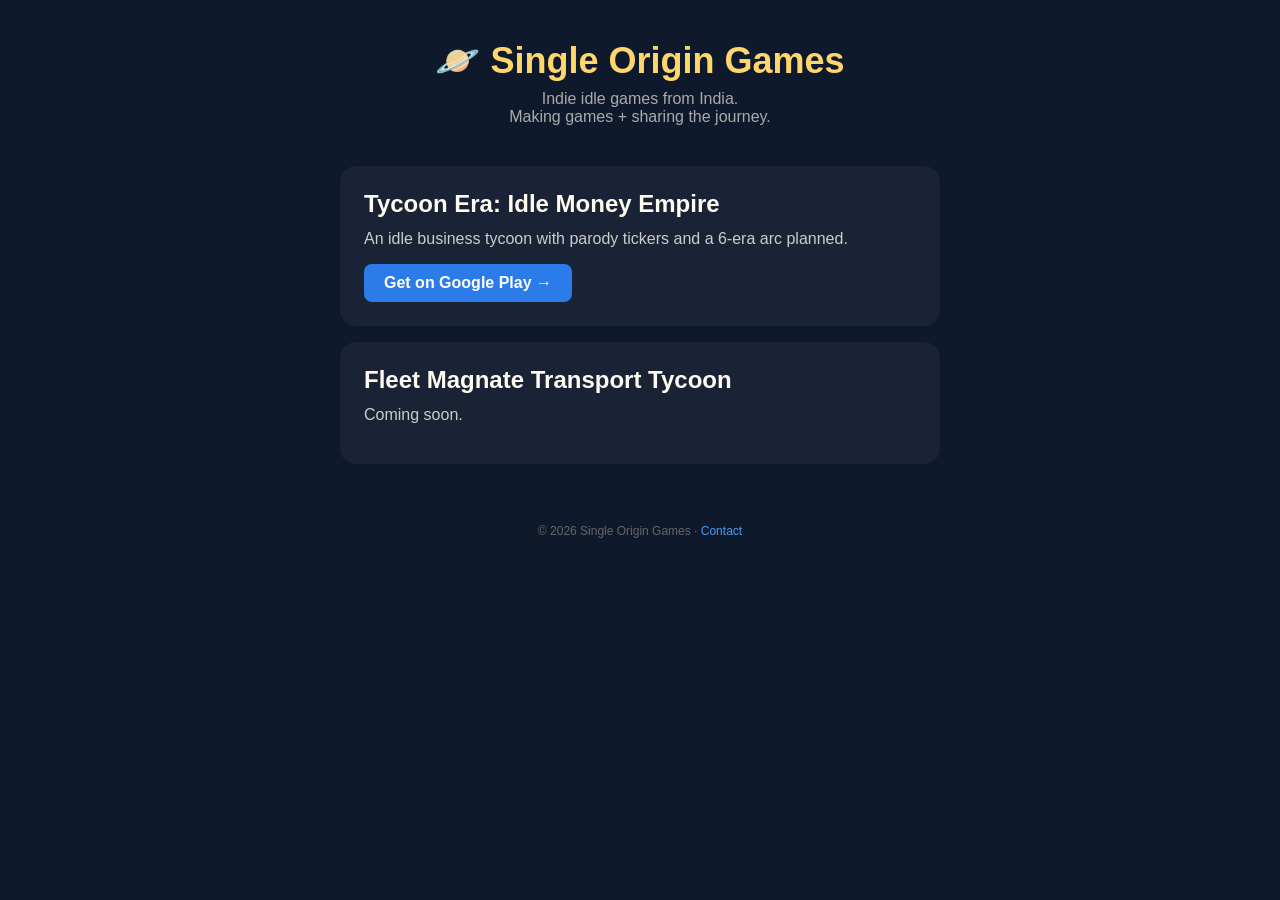
==== index.html @ d0b17683 "Add files via upload Added Website files" ====
<!DOCTYPE html>
<html lang="en">
<head>
<meta charset="UTF-8">
<meta name="viewport" content="width=device-width, initial-scale=1.0">
<title>Single Origin Games</title>
<style>
* { margin: 0; padding: 0; box-sizing: border-box; }
body {
  font-family: -apple-system, BlinkMacSystemFont, "Segoe UI", sans-serif;
  background: #0E1A2B;
  color: #FFFBF0;
  min-height: 100vh;
  padding: 40px 20px;
}
.container { max-width: 600px; margin: 0 auto; text-align: center; }
h1 { font-size: 36px; margin-bottom: 8px; color: #FFD66B; }
.tagline { color: #aaa; margin-bottom: 40px; font-size: 16px; }
.game {
  background: #1A2336;
  padding: 24px;
  border-radius: 16px;
  margin: 16px 0;
  text-align: left;
}
.game h2 { margin-bottom: 12px; color: #FFFBF0; }
.game p { color: #ccc; margin-bottom: 16px; }
.game a {
  display: inline-block;
  padding: 10px 20px;
  background: #2B7CE9;
  color: #fff;
  text-decoration: none;
  border-radius: 8px;
  font-weight: 600;
}
.game a:hover { background: #4A9CFA; }
.footer {
  color: #666;
  font-size: 12px;
  margin-top: 60px;
  text-align: center;
}
.footer a { color: #4A9CFA; text-decoration: none; }
</style>
</head>
<body>
<div class="container">
  <h1>🪐 Single Origin Games</h1>
  <p class="tagline">Indie idle games from India.<br>Making games + sharing the journey.</p>

  <div class="game">
    <h2>Tycoon Era: Idle Money Empire</h2>
    <p>An idle business tycoon with parody tickers and a 6-era arc planned.</p>
    <a href="https://play.google.com/store/apps/details?id=io.github.psinha1980.tycoon_era">Get on Google Play →</a>
  </div>

  <div class="game">
    <h2>Fleet Magnate Transport Tycoon</h2>
    <p>Coming soon.</p>
  </div>

  <p class="footer">
    © 2026 Single Origin Games · <a href="mailto:singleorigingames@gmail.com">Contact</a>
  </p>
</div>
</body>
</html>
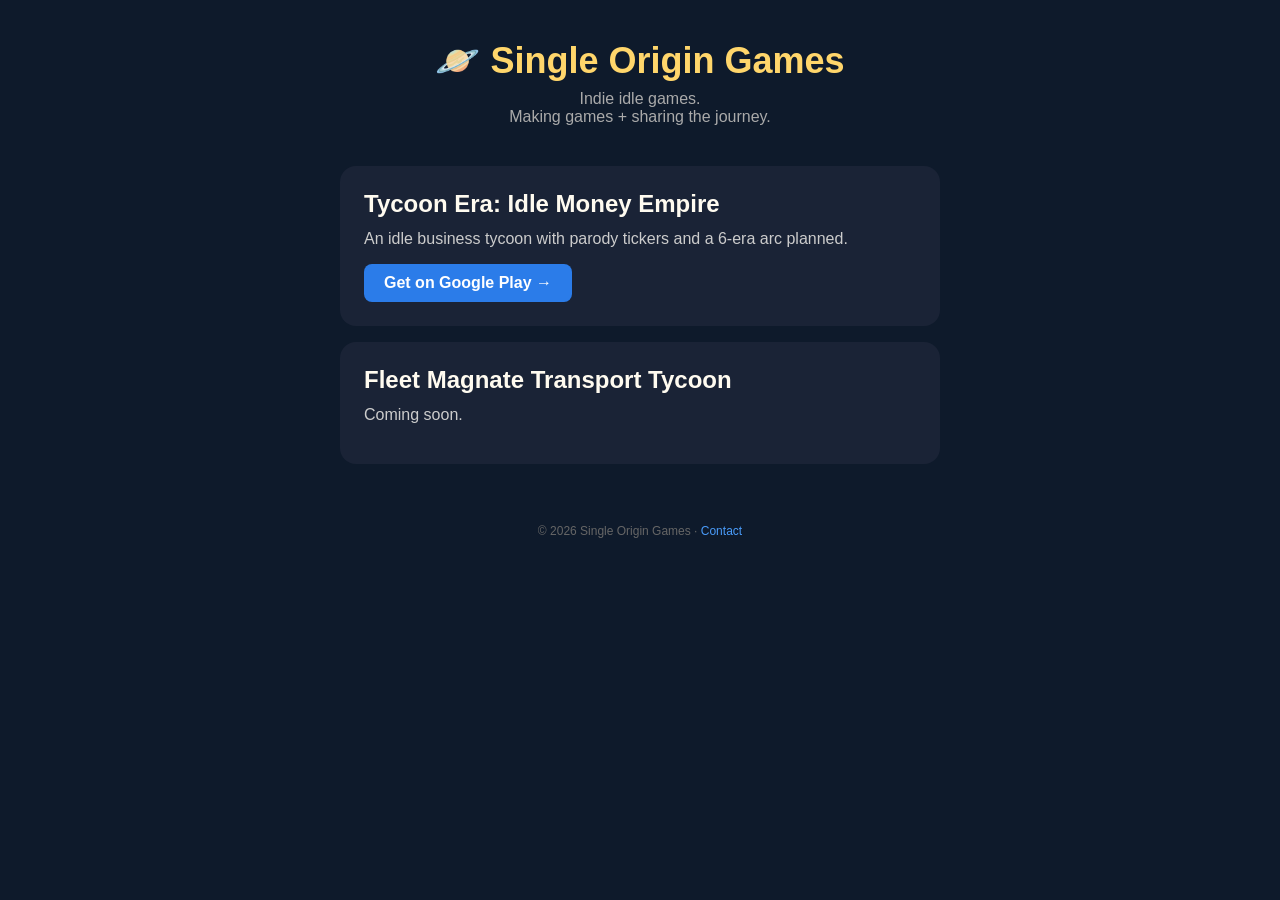
==== commit bb4403f3: "Update index.html" ====
--- a/index.html
+++ b/index.html
@@ -47,7 +47,7 @@
 <body>
 <div class="container">
   <h1>🪐 Single Origin Games</h1>
-  <p class="tagline">Indie idle games from India.<br>Making games + sharing the journey.</p>
+  <p class="tagline">Indie idle games.<br>Making games + sharing the journey.</p>
 
   <div class="game">
     <h2>Tycoon Era: Idle Money Empire</h2>
@@ -65,4 +65,4 @@
   </p>
 </div>
 </body>
-</html>+</html>
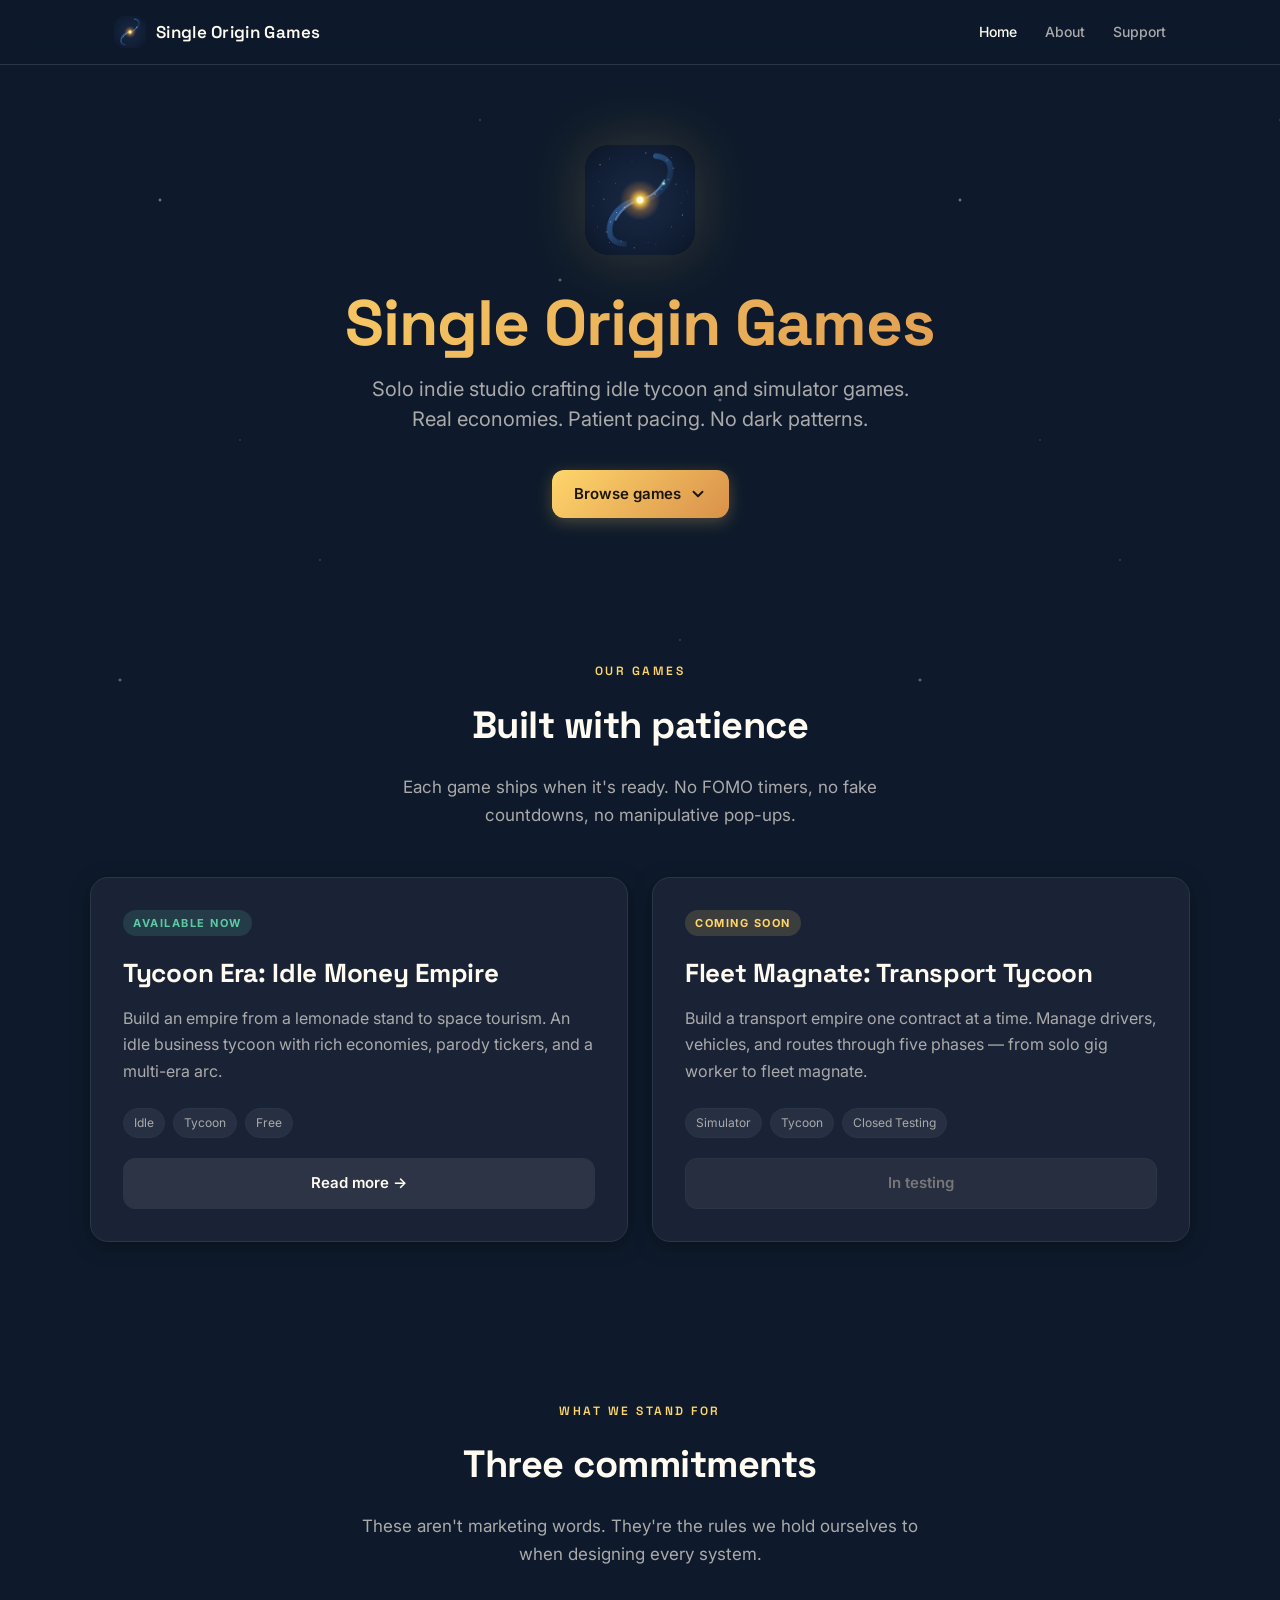
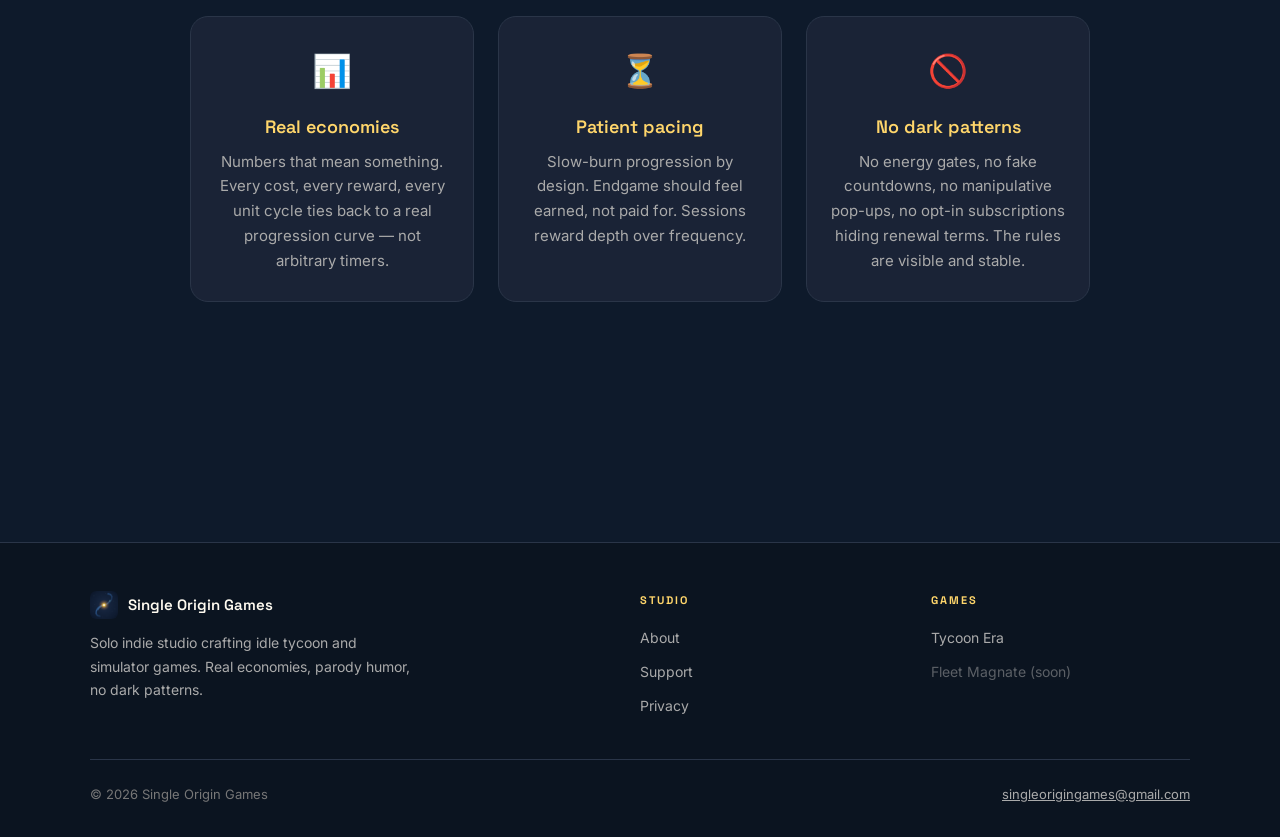
==== commit 419f4fe2: "feat: professional multi-page site (homepage, game pages, about, privacy, support, 404) Replaces the" ====
--- a/index.html
+++ b/index.html
@@ -1,68 +1,169 @@
-<!DOCTYPE html>
-<html lang="en">
-<head>
-<meta charset="UTF-8">
-<meta name="viewport" content="width=device-width, initial-scale=1.0">
-<title>Single Origin Games</title>
-<style>
-* { margin: 0; padding: 0; box-sizing: border-box; }
-body {
-  font-family: -apple-system, BlinkMacSystemFont, "Segoe UI", sans-serif;
-  background: #0E1A2B;
-  color: #FFFBF0;
-  min-height: 100vh;
-  padding: 40px 20px;
-}
-.container { max-width: 600px; margin: 0 auto; text-align: center; }
-h1 { font-size: 36px; margin-bottom: 8px; color: #FFD66B; }
-.tagline { color: #aaa; margin-bottom: 40px; font-size: 16px; }
-.game {
-  background: #1A2336;
-  padding: 24px;
-  border-radius: 16px;
-  margin: 16px 0;
-  text-align: left;
-}
-.game h2 { margin-bottom: 12px; color: #FFFBF0; }
-.game p { color: #ccc; margin-bottom: 16px; }
-.game a {
-  display: inline-block;
-  padding: 10px 20px;
-  background: #2B7CE9;
-  color: #fff;
-  text-decoration: none;
-  border-radius: 8px;
-  font-weight: 600;
-}
-.game a:hover { background: #4A9CFA; }
-.footer {
-  color: #666;
-  font-size: 12px;
-  margin-top: 60px;
-  text-align: center;
-}
-.footer a { color: #4A9CFA; text-decoration: none; }
-</style>
-</head>
-<body>
-<div class="container">
-  <h1>🪐 Single Origin Games</h1>
-  <p class="tagline">Indie idle games.<br>Making games + sharing the journey.</p>
-
-  <div class="game">
-    <h2>Tycoon Era: Idle Money Empire</h2>
-    <p>An idle business tycoon with parody tickers and a 6-era arc planned.</p>
-    <a href="https://play.google.com/store/apps/details?id=io.github.psinha1980.tycoon_era">Get on Google Play →</a>
-  </div>
-
-  <div class="game">
-    <h2>Fleet Magnate Transport Tycoon</h2>
-    <p>Coming soon.</p>
-  </div>
-
-  <p class="footer">
-    © 2026 Single Origin Games · <a href="mailto:singleorigingames@gmail.com">Contact</a>
-  </p>
-</div>
-</body>
-</html>
+<!DOCTYPE html>
+<html lang="en">
+<head>
+<meta charset="UTF-8">
+<meta name="viewport" content="width=device-width, initial-scale=1.0">
+<title>Single Origin Games — Indie idle tycoon &amp; simulator games</title>
+<meta name="description" content="A solo indie studio crafting idle tycoon and simulator games. Real economies, parody humor, slow-burn progression. No dark patterns.">
+<meta name="theme-color" content="#0E1A2B">
+
+<!-- Open Graph / social -->
+<meta property="og:title" content="Single Origin Games">
+<meta property="og:description" content="Indie idle tycoon &amp; simulator games. Real economies, patient pacing, no dark patterns.">
+<meta property="og:image" content="https://singleorigingames.com/img/og-image.png">
+<meta property="og:url" content="https://singleorigingames.com/">
+<meta property="og:type" content="website">
+<meta name="twitter:card" content="summary_large_image">
+<meta name="twitter:title" content="Single Origin Games">
+<meta name="twitter:description" content="Indie idle tycoon &amp; simulator games. No dark patterns.">
+<meta name="twitter:image" content="https://singleorigingames.com/img/og-image.png">
+
+<!-- Favicons -->
+<link rel="icon" type="image/png" sizes="32x32" href="/img/favicon-32.png">
+<link rel="icon" type="image/png" sizes="16x16" href="/img/favicon-16.png">
+<link rel="apple-touch-icon" sizes="180x180" href="/img/apple-touch-icon.png">
+
+<!-- Fonts -->
+<link rel="preconnect" href="https://fonts.googleapis.com">
+<link rel="preconnect" href="https://fonts.gstatic.com" crossorigin>
+<link href="https://fonts.googleapis.com/css2?family=Inter:wght@400;500;600;700&amp;family=Space+Grotesk:wght@500;600;700&amp;display=swap" rel="stylesheet">
+
+<link rel="stylesheet" href="/css/style.css">
+</head>
+<body>
+
+<header class="site-header">
+  <div class="site-header__inner">
+    <a href="/" class="site-header__brand">
+      <img src="/img/logo-64.png" alt="" aria-hidden="true">
+      <span>Single Origin Games</span>
+    </a>
+    <nav class="site-header__nav">
+      <a href="/" class="active">Home</a>
+      <a href="/about.html">About</a>
+      <a href="/support.html">Support</a>
+    </nav>
+  </div>
+</header>
+
+<main>
+
+  <section class="hero container">
+    <img src="/img/logo-256.png" alt="" class="hero__logo" aria-hidden="true">
+    <h1>Single Origin Games</h1>
+    <p class="hero__tagline">
+      Solo indie studio crafting idle tycoon and simulator games.<br>
+      Real economies. Patient pacing. No dark patterns.
+    </p>
+    <div class="hero__cta">
+      <a href="#games" class="btn btn--primary">
+        Browse games
+        <svg viewBox="0 0 24 24" fill="none" stroke="currentColor" stroke-width="2.5" stroke-linecap="round" stroke-linejoin="round"><polyline points="6 9 12 15 18 9"></polyline></svg>
+      </a>
+    </div>
+  </section>
+
+  <section id="games" class="section container">
+    <div class="section__eyebrow">Our games</div>
+    <h2 class="section__title">Built with patience</h2>
+    <p class="section__subtitle">
+      Each game ships when it's ready. No FOMO timers, no fake countdowns, no manipulative pop-ups.
+    </p>
+
+    <div class="games">
+      <a href="/games/tycoon-era.html" class="game-card">
+        <span class="game-card__badge game-card__badge--live">Available now</span>
+        <h3>Tycoon Era: Idle Money Empire</h3>
+        <p class="game-card__desc">
+          Build an empire from a lemonade stand to space tourism. An idle business tycoon with rich economies, parody tickers, and a multi-era arc.
+        </p>
+        <div class="game-card__meta">
+          <span class="game-card__chip">Idle</span>
+          <span class="game-card__chip">Tycoon</span>
+          <span class="game-card__chip">Free</span>
+        </div>
+        <span class="btn btn--secondary">Read more →</span>
+      </a>
+
+      <div class="game-card" style="cursor: default;">
+        <span class="game-card__badge game-card__badge--soon">Coming soon</span>
+        <h3>Fleet Magnate: Transport Tycoon</h3>
+        <p class="game-card__desc">
+          Build a transport empire one contract at a time. Manage drivers, vehicles, and routes through five phases — from solo gig worker to fleet magnate.
+        </p>
+        <div class="game-card__meta">
+          <span class="game-card__chip">Simulator</span>
+          <span class="game-card__chip">Tycoon</span>
+          <span class="game-card__chip">Closed Testing</span>
+        </div>
+        <span class="btn btn--disabled">In testing</span>
+      </div>
+    </div>
+  </section>
+
+  <section class="section container">
+    <div class="section__eyebrow">What we stand for</div>
+    <h2 class="section__title">Three commitments</h2>
+    <p class="section__subtitle">
+      These aren't marketing words. They're the rules we hold ourselves to when designing every system.
+    </p>
+
+    <div class="values">
+      <div class="value">
+        <span class="value__icon">📊</span>
+        <h3>Real economies</h3>
+        <p>Numbers that mean something. Every cost, every reward, every unit cycle ties back to a real progression curve — not arbitrary timers.</p>
+      </div>
+      <div class="value">
+        <span class="value__icon">⏳</span>
+        <h3>Patient pacing</h3>
+        <p>Slow-burn progression by design. Endgame should feel earned, not paid for. Sessions reward depth over frequency.</p>
+      </div>
+      <div class="value">
+        <span class="value__icon">🚫</span>
+        <h3>No dark patterns</h3>
+        <p>No energy gates, no fake countdowns, no manipulative pop-ups, no opt-in subscriptions hiding renewal terms. The rules are visible and stable.</p>
+      </div>
+    </div>
+  </section>
+
+</main>
+
+<footer class="site-footer">
+  <div class="site-footer__inner">
+    <div class="site-footer__cols">
+      <div class="site-footer__brand">
+        <div class="site-footer__brand-mark">
+          <img src="/img/logo-64.png" alt="" aria-hidden="true">
+          <span>Single Origin Games</span>
+        </div>
+        <p>Solo indie studio crafting idle tycoon and simulator games. Real economies, parody humor, no dark patterns.</p>
+      </div>
+
+      <div class="site-footer__col">
+        <h4>Studio</h4>
+        <ul>
+          <li><a href="/about.html">About</a></li>
+          <li><a href="/support.html">Support</a></li>
+          <li><a href="/privacy.html">Privacy</a></li>
+        </ul>
+      </div>
+
+      <div class="site-footer__col">
+        <h4>Games</h4>
+        <ul>
+          <li><a href="/games/tycoon-era.html">Tycoon Era</a></li>
+          <li><a href="#" style="opacity: 0.5; pointer-events: none;">Fleet Magnate (soon)</a></li>
+        </ul>
+      </div>
+    </div>
+
+    <div class="site-footer__legal">
+      <span>© 2026 Single Origin Games</span>
+      <span><a href="mailto:singleorigingames@gmail.com" style="color: var(--muted);">singleorigingames@gmail.com</a></span>
+    </div>
+  </div>
+</footer>
+
+</body>
+</html>
--- a/css/style.css
+++ b/css/style.css
@@ -0,0 +1,701 @@
+/* singleorigingames.com — shared styles
+ *
+ * Brand palette: dark navy + gold + warm off-white.
+ * Mobile-first. No JS dependencies. CSS-only animations.
+ */
+
+:root {
+  --bg-deep:       #0E1A2B;
+  --bg-card:       #1A2336;
+  --bg-card-hover: #222C40;
+  --border:        #2A3548;
+  --gold:          #FFD66B;
+  --gold-deep:     #D9914A;
+  --white:         #FFFBF0;
+  --muted:         #AAAAAA;
+  --subtle:        #777;
+  --link:          #4A9CFA;
+  --link-hover:    #6FB1FF;
+  --shadow-card:   0 4px 20px rgba(0, 0, 0, 0.35);
+  --shadow-card-hover: 0 8px 32px rgba(255, 214, 107, 0.12);
+  --radius-sm: 8px;
+  --radius:    12px;
+  --radius-lg: 18px;
+  --width-content: 1100px;
+  --width-narrow:   720px;
+  --font-display: "Space Grotesk", "Inter", -apple-system, BlinkMacSystemFont, "Segoe UI", system-ui, sans-serif;
+  --font-body:    "Inter", -apple-system, BlinkMacSystemFont, "Segoe UI", system-ui, sans-serif;
+}
+
+* { box-sizing: border-box; margin: 0; padding: 0; }
+
+html { scroll-behavior: smooth; }
+
+body {
+  font-family: var(--font-body);
+  background: var(--bg-deep);
+  color: var(--white);
+  font-size: 16px;
+  line-height: 1.65;
+  min-height: 100vh;
+  -webkit-font-smoothing: antialiased;
+  -moz-osx-font-smoothing: grayscale;
+  background-image:
+    radial-gradient(2px 2px at 20% 25%, rgba(255, 255, 255, 0.6), transparent),
+    radial-gradient(1px 1px at 40% 70%, rgba(255, 255, 255, 0.4), transparent),
+    radial-gradient(2px 2px at 70% 35%, rgba(255, 255, 255, 0.5), transparent),
+    radial-gradient(1px 1px at 85% 80%, rgba(255, 255, 255, 0.4), transparent),
+    radial-gradient(2px 2px at 15% 85%, rgba(255, 255, 255, 0.5), transparent),
+    radial-gradient(1px 1px at 60% 15%, rgba(255, 255, 255, 0.45), transparent),
+    radial-gradient(2px 2px at 90% 50%, rgba(255, 255, 255, 0.5), transparent),
+    radial-gradient(1px 1px at 30% 55%, rgba(255, 255, 255, 0.35), transparent);
+  background-size: 800px 800px;
+  background-attachment: fixed;
+  background-repeat: repeat;
+}
+
+/* ─── Header ─────────────────────────────────────────────────────── */
+
+.site-header {
+  position: sticky;
+  top: 0;
+  z-index: 50;
+  background: rgba(14, 26, 43, 0.85);
+  backdrop-filter: blur(12px);
+  -webkit-backdrop-filter: blur(12px);
+  border-bottom: 1px solid var(--border);
+}
+
+.site-header__inner {
+  max-width: var(--width-content);
+  margin: 0 auto;
+  padding: 16px 24px;
+  display: flex;
+  align-items: center;
+  justify-content: space-between;
+  gap: 16px;
+}
+
+.site-header__brand {
+  display: flex;
+  align-items: center;
+  gap: 10px;
+  font-family: var(--font-display);
+  font-size: 17px;
+  font-weight: 600;
+  color: var(--white);
+  text-decoration: none;
+  letter-spacing: 0.3px;
+}
+
+.site-header__brand img {
+  width: 32px;
+  height: 32px;
+  border-radius: 6px;
+}
+
+.site-header__nav {
+  display: flex;
+  gap: 28px;
+  font-size: 14px;
+}
+
+.site-header__nav a {
+  color: var(--muted);
+  text-decoration: none;
+  font-weight: 500;
+  transition: color 0.2s ease;
+}
+
+.site-header__nav a:hover { color: var(--gold); }
+.site-header__nav a.active { color: var(--white); }
+
+@media (max-width: 600px) {
+  .site-header__inner { padding: 12px 16px; }
+  .site-header__nav { gap: 18px; font-size: 13px; }
+  .site-header__brand { font-size: 15px; }
+}
+
+/* ─── Layout ─────────────────────────────────────────────────────── */
+
+main { padding: 0 24px 80px; }
+
+.container { max-width: var(--width-content); margin: 0 auto; }
+.container-narrow { max-width: var(--width-narrow); margin: 0 auto; }
+
+.section { padding: 80px 0; }
+.section--first { padding-top: 64px; }
+
+@media (max-width: 600px) {
+  main { padding: 0 16px 60px; }
+  .section { padding: 56px 0; }
+}
+
+/* ─── Hero ────────────────────────────────────────────────────────── */
+
+.hero {
+  text-align: center;
+  padding: 80px 0 64px;
+}
+
+.hero__logo {
+  width: 110px;
+  height: 110px;
+  margin: 0 auto 28px;
+  border-radius: 24px;
+  box-shadow: 0 0 60px rgba(255, 214, 107, 0.18);
+}
+
+.hero h1 {
+  font-family: var(--font-display);
+  font-size: clamp(40px, 6vw, 64px);
+  font-weight: 700;
+  line-height: 1.05;
+  letter-spacing: -1px;
+  margin-bottom: 16px;
+  background: linear-gradient(135deg, var(--gold) 0%, var(--gold-deep) 100%);
+  -webkit-background-clip: text;
+  background-clip: text;
+  color: transparent;
+}
+
+.hero__tagline {
+  font-size: clamp(17px, 2vw, 20px);
+  color: var(--muted);
+  max-width: 540px;
+  margin: 0 auto 36px;
+  line-height: 1.5;
+}
+
+.hero__cta {
+  display: inline-flex;
+  align-items: center;
+  gap: 8px;
+}
+
+/* ─── Section headers ────────────────────────────────────────────── */
+
+.section__eyebrow {
+  font-family: var(--font-display);
+  font-size: 12px;
+  font-weight: 600;
+  letter-spacing: 2.5px;
+  text-transform: uppercase;
+  color: var(--gold);
+  margin-bottom: 12px;
+  text-align: center;
+}
+
+.section__title {
+  font-family: var(--font-display);
+  font-size: clamp(28px, 4vw, 38px);
+  font-weight: 700;
+  text-align: center;
+  margin-bottom: 16px;
+  letter-spacing: -0.5px;
+}
+
+.section__subtitle {
+  text-align: center;
+  color: var(--muted);
+  max-width: 580px;
+  margin: 0 auto 48px;
+  font-size: 17px;
+}
+
+/* ─── Game cards ─────────────────────────────────────────────────── */
+
+.games {
+  display: grid;
+  gap: 24px;
+  grid-template-columns: 1fr;
+}
+
+@media (min-width: 800px) {
+  .games { grid-template-columns: 1fr 1fr; }
+}
+
+.game-card {
+  background: var(--bg-card);
+  border: 1px solid var(--border);
+  border-radius: var(--radius-lg);
+  padding: 32px;
+  text-decoration: none;
+  color: inherit;
+  display: flex;
+  flex-direction: column;
+  transition: transform 0.25s ease, box-shadow 0.25s ease,
+              border-color 0.25s ease, background 0.25s ease;
+  box-shadow: var(--shadow-card);
+}
+
+.game-card:hover {
+  transform: translateY(-3px);
+  border-color: rgba(255, 214, 107, 0.35);
+  background: var(--bg-card-hover);
+  box-shadow: var(--shadow-card-hover);
+}
+
+.game-card__badge {
+  display: inline-block;
+  font-size: 11px;
+  font-weight: 700;
+  letter-spacing: 1.5px;
+  text-transform: uppercase;
+  padding: 4px 10px;
+  border-radius: 999px;
+  margin-bottom: 16px;
+  width: fit-content;
+}
+
+.game-card__badge--live {
+  background: rgba(93, 202, 165, 0.15);
+  color: #5DCAA5;
+}
+
+.game-card__badge--soon {
+  background: rgba(255, 214, 107, 0.15);
+  color: var(--gold);
+}
+
+.game-card h3 {
+  font-family: var(--font-display);
+  font-size: 26px;
+  font-weight: 700;
+  margin-bottom: 10px;
+  letter-spacing: -0.3px;
+}
+
+.game-card__desc {
+  color: var(--muted);
+  margin-bottom: 24px;
+  flex-grow: 1;
+}
+
+.game-card__meta {
+  display: flex;
+  flex-wrap: wrap;
+  gap: 8px;
+  margin-bottom: 20px;
+}
+
+.game-card__chip {
+  font-size: 12px;
+  padding: 4px 10px;
+  background: rgba(255, 255, 255, 0.06);
+  border: 1px solid var(--border);
+  border-radius: 999px;
+  color: var(--muted);
+}
+
+/* ─── Buttons ────────────────────────────────────────────────────── */
+
+.btn {
+  display: inline-flex;
+  align-items: center;
+  justify-content: center;
+  gap: 8px;
+  padding: 12px 22px;
+  border-radius: var(--radius);
+  font-weight: 600;
+  font-size: 15px;
+  text-decoration: none;
+  cursor: pointer;
+  border: none;
+  transition: transform 0.15s ease, background 0.15s ease,
+              box-shadow 0.15s ease;
+  white-space: nowrap;
+}
+
+.btn--primary {
+  background: linear-gradient(135deg, var(--gold) 0%, var(--gold-deep) 100%);
+  color: #1A1409;
+  box-shadow: 0 4px 16px rgba(255, 214, 107, 0.25);
+}
+
+.btn--primary:hover {
+  transform: translateY(-1px);
+  box-shadow: 0 6px 22px rgba(255, 214, 107, 0.35);
+}
+
+.btn--secondary {
+  background: rgba(255, 255, 255, 0.08);
+  color: var(--white);
+  border: 1px solid var(--border);
+}
+
+.btn--secondary:hover {
+  background: rgba(255, 255, 255, 0.12);
+  border-color: rgba(255, 214, 107, 0.4);
+}
+
+.btn--disabled {
+  background: rgba(255, 255, 255, 0.05);
+  color: var(--subtle);
+  cursor: not-allowed;
+  border: 1px solid var(--border);
+}
+
+.btn svg {
+  width: 18px;
+  height: 18px;
+}
+
+/* ─── Philosophy / Features grid ─────────────────────────────────── */
+
+.values {
+  display: grid;
+  gap: 24px;
+  grid-template-columns: 1fr;
+  max-width: 900px;
+  margin: 0 auto;
+}
+
+@media (min-width: 720px) {
+  .values { grid-template-columns: repeat(3, 1fr); }
+}
+
+.value {
+  background: var(--bg-card);
+  border: 1px solid var(--border);
+  border-radius: var(--radius-lg);
+  padding: 28px 24px;
+  text-align: center;
+}
+
+.value__icon {
+  font-size: 32px;
+  margin-bottom: 14px;
+  display: block;
+}
+
+.value h3 {
+  font-family: var(--font-display);
+  font-size: 18px;
+  font-weight: 600;
+  margin-bottom: 8px;
+  color: var(--gold);
+}
+
+.value p {
+  color: var(--muted);
+  font-size: 15px;
+}
+
+/* ─── Content pages (about, privacy, support) ────────────────────── */
+
+.page-header {
+  text-align: center;
+  padding: 56px 0 40px;
+  border-bottom: 1px solid var(--border);
+  margin-bottom: 48px;
+}
+
+.page-header h1 {
+  font-family: var(--font-display);
+  font-size: clamp(34px, 5vw, 48px);
+  font-weight: 700;
+  letter-spacing: -1px;
+  margin-bottom: 12px;
+}
+
+.page-header__subtitle {
+  color: var(--muted);
+  font-size: 17px;
+}
+
+.prose {
+  max-width: var(--width-narrow);
+  margin: 0 auto;
+  font-size: 17px;
+  line-height: 1.75;
+}
+
+.prose h2 {
+  font-family: var(--font-display);
+  font-size: 26px;
+  font-weight: 700;
+  margin: 56px 0 16px;
+  color: var(--gold);
+  letter-spacing: -0.3px;
+}
+
+.prose h2:first-child { margin-top: 0; }
+
+.prose h3 {
+  font-family: var(--font-display);
+  font-size: 20px;
+  font-weight: 600;
+  margin: 36px 0 12px;
+  color: var(--white);
+}
+
+.prose p { margin-bottom: 18px; color: var(--white); }
+
+.prose ul, .prose ol {
+  margin: 0 0 22px 22px;
+  color: var(--white);
+}
+
+.prose li { margin-bottom: 6px; }
+
+.prose a {
+  color: var(--link);
+  text-decoration: none;
+  border-bottom: 1px solid rgba(74, 156, 250, 0.3);
+  transition: color 0.15s ease, border-color 0.15s ease;
+}
+
+.prose a:hover {
+  color: var(--link-hover);
+  border-bottom-color: var(--link-hover);
+}
+
+.prose strong { color: var(--gold); font-weight: 600; }
+
+.prose code {
+  background: rgba(255, 255, 255, 0.06);
+  padding: 2px 6px;
+  border-radius: 4px;
+  font-family: ui-monospace, "SF Mono", Menlo, Consolas, monospace;
+  font-size: 14px;
+}
+
+.prose hr {
+  border: none;
+  border-top: 1px solid var(--border);
+  margin: 48px 0;
+}
+
+.last-updated {
+  margin-top: 64px;
+  padding-top: 24px;
+  border-top: 1px solid var(--border);
+  color: var(--subtle);
+  font-size: 14px;
+  text-align: center;
+}
+
+/* ─── Game detail page ──────────────────────────────────────────── */
+
+.game-hero {
+  display: grid;
+  gap: 32px;
+  grid-template-columns: 1fr;
+  align-items: center;
+  padding: 48px 0;
+}
+
+@media (min-width: 800px) {
+  .game-hero {
+    grid-template-columns: 280px 1fr;
+    gap: 56px;
+  }
+}
+
+.game-hero__art {
+  width: 100%;
+  max-width: 280px;
+  aspect-ratio: 1;
+  border-radius: 28px;
+  background: var(--bg-card);
+  display: flex;
+  align-items: center;
+  justify-content: center;
+  font-size: 96px;
+  border: 1px solid var(--border);
+  box-shadow: var(--shadow-card);
+  margin: 0 auto;
+}
+
+.game-hero__art img {
+  width: 100%;
+  height: 100%;
+  border-radius: 28px;
+  object-fit: cover;
+}
+
+.game-hero h1 {
+  font-family: var(--font-display);
+  font-size: clamp(34px, 5vw, 48px);
+  font-weight: 700;
+  letter-spacing: -1px;
+  margin-bottom: 12px;
+  line-height: 1.05;
+}
+
+.game-hero__byline {
+  color: var(--gold);
+  font-size: 14px;
+  font-weight: 600;
+  letter-spacing: 1.5px;
+  text-transform: uppercase;
+  margin-bottom: 16px;
+}
+
+.game-hero__lead {
+  font-size: 18px;
+  color: var(--muted);
+  line-height: 1.55;
+  margin-bottom: 24px;
+}
+
+.feature-grid {
+  display: grid;
+  gap: 20px;
+  grid-template-columns: 1fr;
+  margin: 32px 0;
+}
+
+@media (min-width: 700px) {
+  .feature-grid { grid-template-columns: 1fr 1fr; }
+}
+
+.feature {
+  background: var(--bg-card);
+  border: 1px solid var(--border);
+  border-radius: var(--radius);
+  padding: 20px;
+}
+
+.feature__icon {
+  font-size: 22px;
+  margin-bottom: 8px;
+  display: block;
+}
+
+.feature h4 {
+  font-family: var(--font-display);
+  font-size: 16px;
+  font-weight: 600;
+  margin-bottom: 6px;
+  color: var(--gold);
+}
+
+.feature p { color: var(--muted); font-size: 14.5px; }
+
+/* ─── Footer ─────────────────────────────────────────────────────── */
+
+.site-footer {
+  border-top: 1px solid var(--border);
+  background: rgba(0, 0, 0, 0.25);
+  padding: 48px 24px 32px;
+  margin-top: 80px;
+}
+
+.site-footer__inner {
+  max-width: var(--width-content);
+  margin: 0 auto;
+}
+
+.site-footer__cols {
+  display: grid;
+  gap: 32px;
+  grid-template-columns: 1fr;
+  margin-bottom: 32px;
+}
+
+@media (min-width: 700px) {
+  .site-footer__cols { grid-template-columns: 2fr 1fr 1fr; }
+}
+
+.site-footer__brand p {
+  color: var(--muted);
+  font-size: 14px;
+  max-width: 320px;
+  margin-top: 12px;
+}
+
+.site-footer__brand-mark {
+  display: flex;
+  align-items: center;
+  gap: 10px;
+  font-family: var(--font-display);
+  font-weight: 600;
+  font-size: 15px;
+  color: var(--white);
+}
+
+.site-footer__brand-mark img {
+  width: 28px;
+  height: 28px;
+  border-radius: 6px;
+}
+
+.site-footer__col h4 {
+  font-family: var(--font-display);
+  font-size: 11px;
+  font-weight: 700;
+  letter-spacing: 2px;
+  text-transform: uppercase;
+  color: var(--gold);
+  margin-bottom: 14px;
+}
+
+.site-footer__col ul { list-style: none; }
+.site-footer__col li { margin-bottom: 8px; }
+
+.site-footer__col a {
+  color: var(--muted);
+  text-decoration: none;
+  font-size: 14px;
+  transition: color 0.15s ease;
+}
+
+.site-footer__col a:hover { color: var(--gold); }
+
+.site-footer__legal {
+  border-top: 1px solid var(--border);
+  padding-top: 24px;
+  display: flex;
+  justify-content: space-between;
+  align-items: center;
+  flex-wrap: wrap;
+  gap: 12px;
+  color: var(--subtle);
+  font-size: 13px;
+}
+
+/* ─── Error page ─────────────────────────────────────────────────── */
+
+.error-page {
+  display: flex;
+  flex-direction: column;
+  align-items: center;
+  justify-content: center;
+  min-height: 60vh;
+  text-align: center;
+}
+
+.error-page__code {
+  font-family: var(--font-display);
+  font-size: clamp(72px, 14vw, 144px);
+  font-weight: 700;
+  background: linear-gradient(135deg, var(--gold) 0%, var(--gold-deep) 100%);
+  -webkit-background-clip: text;
+  background-clip: text;
+  color: transparent;
+  line-height: 1;
+  margin-bottom: 12px;
+}
+
+.error-page p {
+  color: var(--muted);
+  font-size: 18px;
+  max-width: 480px;
+  margin: 0 auto 28px;
+}
+
+/* ─── Utility ───────────────────────────────────────────────────── */
+
+.text-center { text-align: center; }
+.mt-32 { margin-top: 32px; }
+.mt-48 { margin-top: 48px; }
+
+@media (prefers-reduced-motion: reduce) {
+  *, *::before, *::after {
+    animation-duration: 0.01ms !important;
+    transition-duration: 0.01ms !important;
+    scroll-behavior: auto !important;
+  }
+}
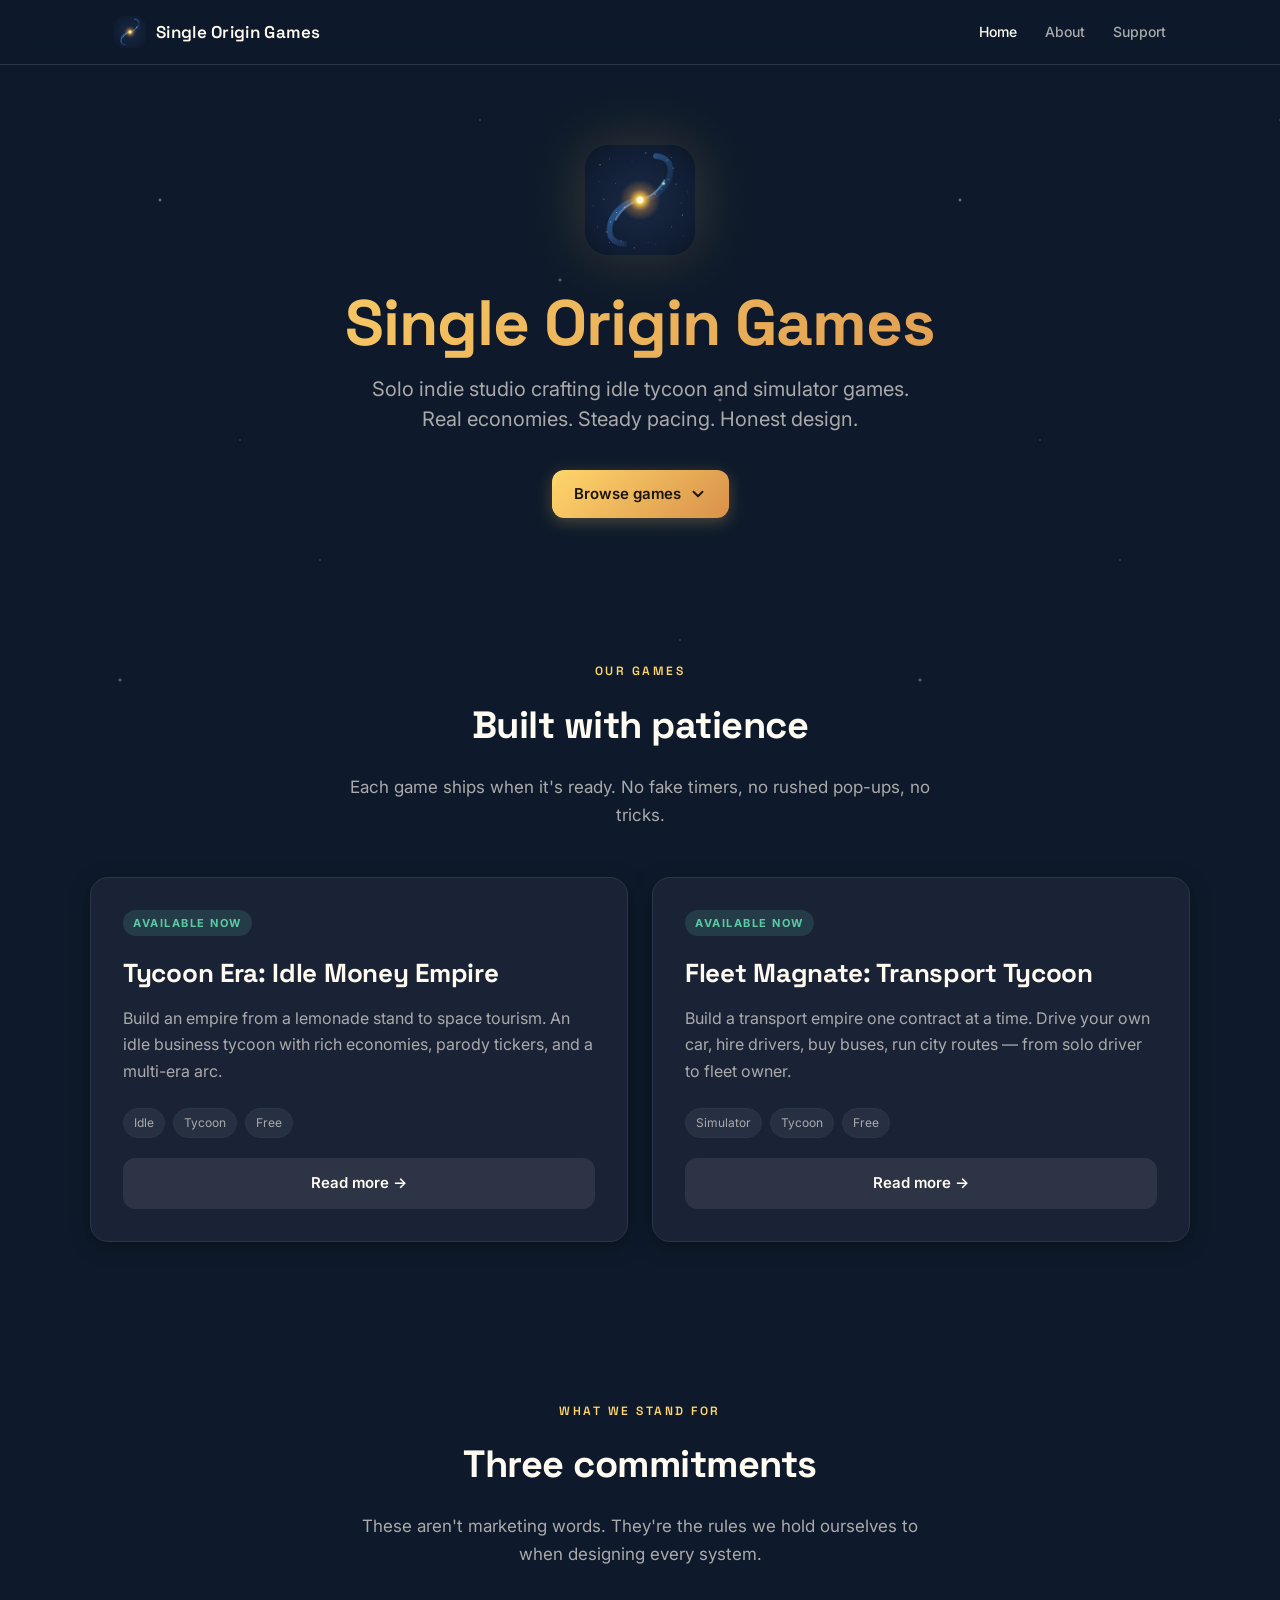
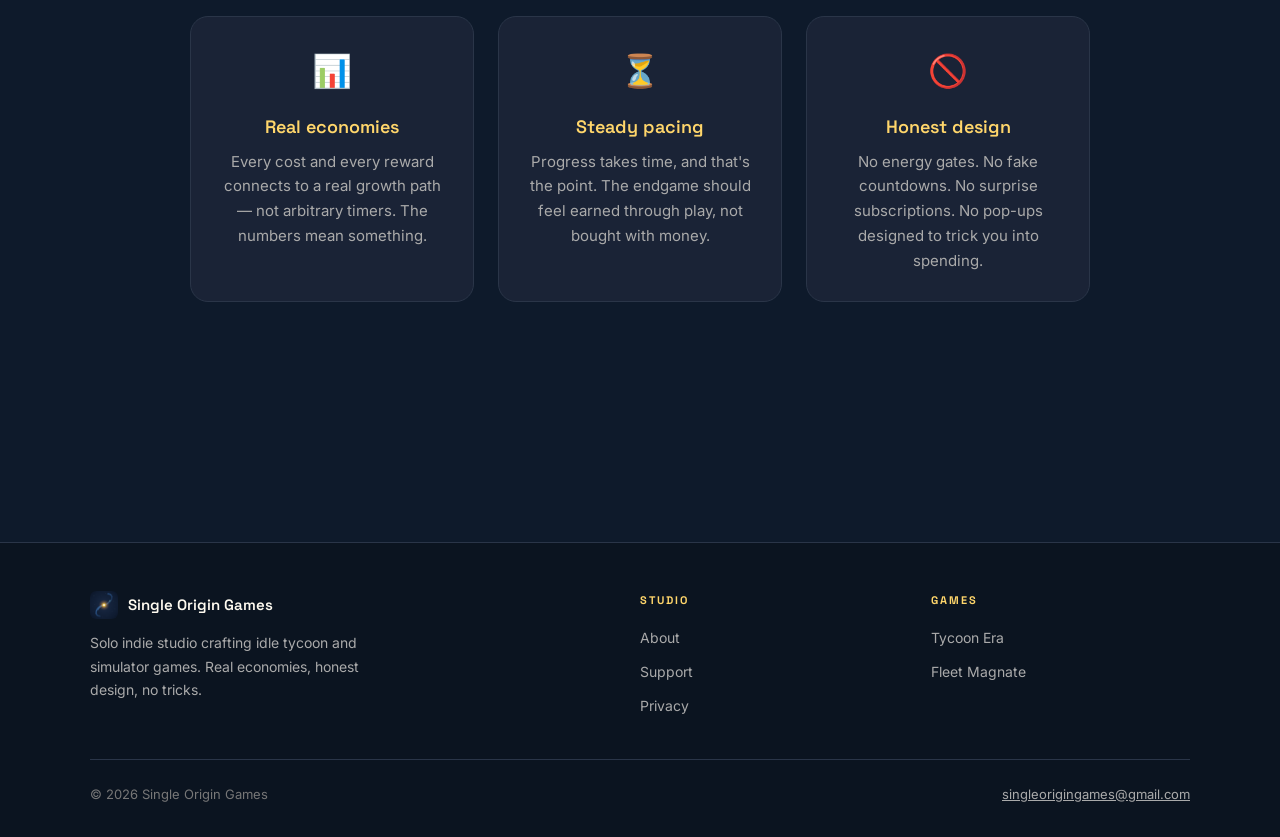
==== commit b3232e61: "site: add Fleet Magnate game page + simplify jargon across all pages Fleet Magnate (com.singleorigin" ====
--- a/index.html
+++ b/index.html
@@ -3,19 +3,26 @@
 <head>
 <meta charset="UTF-8">
 <meta name="viewport" content="width=device-width, initial-scale=1.0">
+
+<!-- Google Search Console — verifies ownership of the singleorigingames.com
+     domain. Verifies ALL pages on the domain (homepage, /games/*, /privacy.html,
+     /support.html, etc.) so we don't need per-page verification. Keep this
+     tag in place permanently — removing it un-verifies the property. -->
+<meta name="google-site-verification" content="y54ELzi2vxN34_mHOKxyNKhbzLdra4z-Fi8rpvvMJ_I" />
+
 <title>Single Origin Games — Indie idle tycoon &amp; simulator games</title>
-<meta name="description" content="A solo indie studio crafting idle tycoon and simulator games. Real economies, parody humor, slow-burn progression. No dark patterns.">
+<meta name="description" content="A solo indie studio crafting idle tycoon and simulator games. Real economies, honest design, no manipulative tricks.">
 <meta name="theme-color" content="#0E1A2B">
 
 <!-- Open Graph / social -->
 <meta property="og:title" content="Single Origin Games">
-<meta property="og:description" content="Indie idle tycoon &amp; simulator games. Real economies, patient pacing, no dark patterns.">
+<meta property="og:description" content="Indie idle tycoon &amp; simulator games. Real economies, honest design, no tricks.">
 <meta property="og:image" content="https://singleorigingames.com/img/og-image.png">
 <meta property="og:url" content="https://singleorigingames.com/">
 <meta property="og:type" content="website">
 <meta name="twitter:card" content="summary_large_image">
 <meta name="twitter:title" content="Single Origin Games">
-<meta name="twitter:description" content="Indie idle tycoon &amp; simulator games. No dark patterns.">
+<meta name="twitter:description" content="Indie idle tycoon &amp; simulator games. Honest design, no tricks.">
 <meta name="twitter:image" content="https://singleorigingames.com/img/og-image.png">
 
 <!-- Favicons -->
@@ -53,7 +60,7 @@
     <h1>Single Origin Games</h1>
     <p class="hero__tagline">
       Solo indie studio crafting idle tycoon and simulator games.<br>
-      Real economies. Patient pacing. No dark patterns.
+      Real economies. Steady pacing. Honest design.
     </p>
     <div class="hero__cta">
       <a href="#games" class="btn btn--primary">
@@ -67,7 +74,7 @@
     <div class="section__eyebrow">Our games</div>
     <h2 class="section__title">Built with patience</h2>
     <p class="section__subtitle">
-      Each game ships when it's ready. No FOMO timers, no fake countdowns, no manipulative pop-ups.
+      Each game ships when it's ready. No fake timers, no rushed pop-ups, no tricks.
     </p>
 
     <div class="games">
@@ -85,19 +92,19 @@
         <span class="btn btn--secondary">Read more →</span>
       </a>
 
-      <div class="game-card" style="cursor: default;">
-        <span class="game-card__badge game-card__badge--soon">Coming soon</span>
+      <a href="/games/fleet-magnate.html" class="game-card">
+        <span class="game-card__badge game-card__badge--live">Available now</span>
         <h3>Fleet Magnate: Transport Tycoon</h3>
         <p class="game-card__desc">
-          Build a transport empire one contract at a time. Manage drivers, vehicles, and routes through five phases — from solo gig worker to fleet magnate.
+          Build a transport empire one contract at a time. Drive your own car, hire drivers, buy buses, run city routes — from solo driver to fleet owner.
         </p>
         <div class="game-card__meta">
           <span class="game-card__chip">Simulator</span>
           <span class="game-card__chip">Tycoon</span>
-          <span class="game-card__chip">Closed Testing</span>
+          <span class="game-card__chip">Free</span>
         </div>
-        <span class="btn btn--disabled">In testing</span>
-      </div>
+        <span class="btn btn--secondary">Read more →</span>
+      </a>
     </div>
   </section>
 
@@ -112,17 +119,17 @@
       <div class="value">
         <span class="value__icon">📊</span>
         <h3>Real economies</h3>
-        <p>Numbers that mean something. Every cost, every reward, every unit cycle ties back to a real progression curve — not arbitrary timers.</p>
+        <p>Every cost and every reward connects to a real growth path — not arbitrary timers. The numbers mean something.</p>
       </div>
       <div class="value">
         <span class="value__icon">⏳</span>
-        <h3>Patient pacing</h3>
-        <p>Slow-burn progression by design. Endgame should feel earned, not paid for. Sessions reward depth over frequency.</p>
+        <h3>Steady pacing</h3>
+        <p>Progress takes time, and that's the point. The endgame should feel earned through play, not bought with money.</p>
       </div>
       <div class="value">
         <span class="value__icon">🚫</span>
-        <h3>No dark patterns</h3>
-        <p>No energy gates, no fake countdowns, no manipulative pop-ups, no opt-in subscriptions hiding renewal terms. The rules are visible and stable.</p>
+        <h3>Honest design</h3>
+        <p>No energy gates. No fake countdowns. No surprise subscriptions. No pop-ups designed to trick you into spending.</p>
       </div>
     </div>
   </section>
@@ -137,7 +144,7 @@
           <img src="/img/logo-64.png" alt="" aria-hidden="true">
           <span>Single Origin Games</span>
         </div>
-        <p>Solo indie studio crafting idle tycoon and simulator games. Real economies, parody humor, no dark patterns.</p>
+        <p>Solo indie studio crafting idle tycoon and simulator games. Real economies, honest design, no tricks.</p>
       </div>
 
       <div class="site-footer__col">
@@ -153,7 +160,7 @@
         <h4>Games</h4>
         <ul>
           <li><a href="/games/tycoon-era.html">Tycoon Era</a></li>
-          <li><a href="#" style="opacity: 0.5; pointer-events: none;">Fleet Magnate (soon)</a></li>
+          <li><a href="/games/fleet-magnate.html">Fleet Magnate</a></li>
         </ul>
       </div>
     </div>
